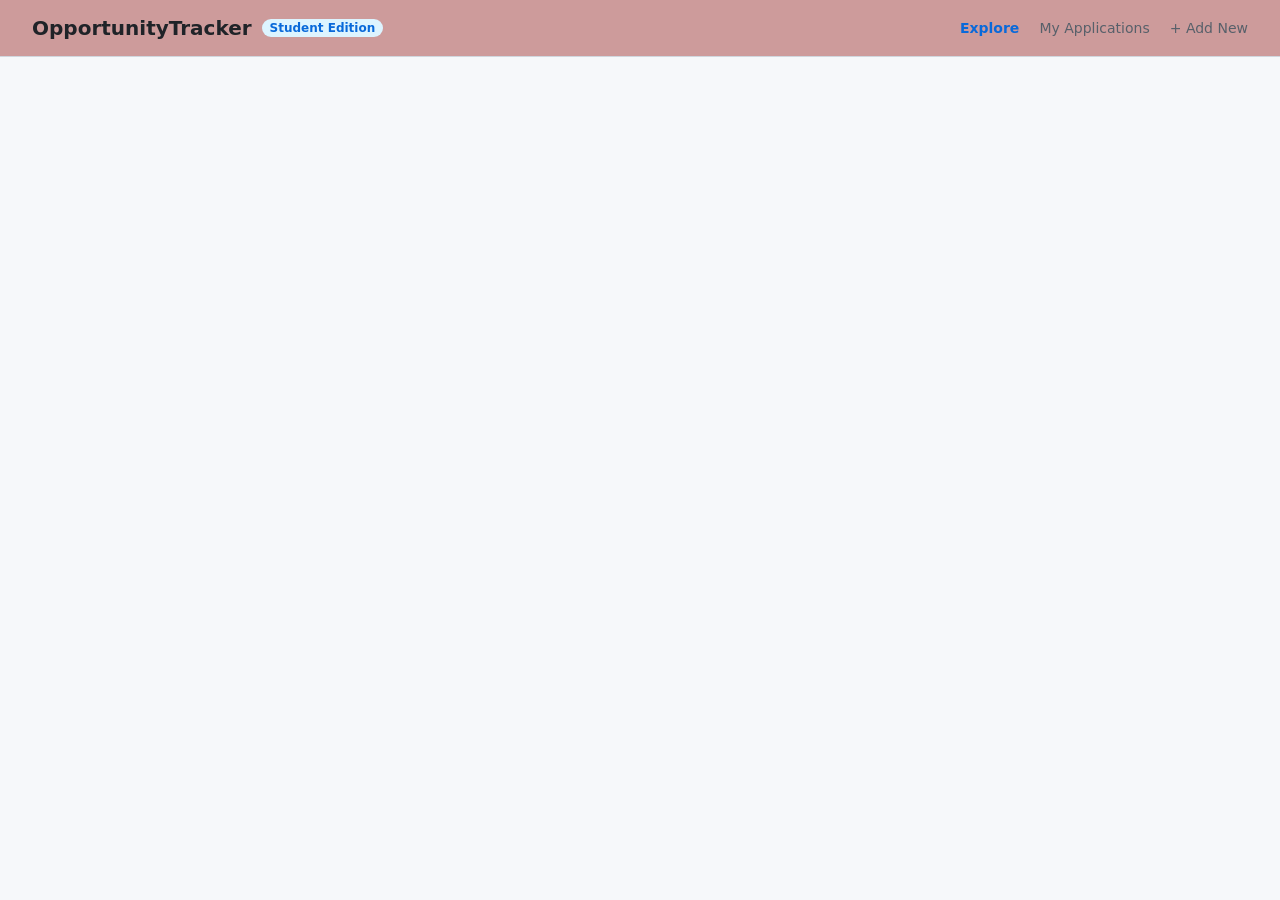
==== projects/student-opportunity-tracker/frontend/index.html @ e3ebae1f "added the HTML - CSS for the student oppurtunity tracker" ====
<!DOCTYPE html>
<html lang="en">
<head>
    <meta charset="UTF-8">
    <meta name="viewport" content="width=device-width, initial-scale=1.0">
    <title>Student Opportunity Tracker</title>
    <link rel="stylesheet" href="styles.css">
</head>
<body>

    <!-- SECTION 1: HEADER & NAVIGATION -->
    <header class="app-header">
        <div class="logo-area">
            <h1>OpportunityTracker</h1>
            <span class="badge">Student Edition</span>
        </div>
        <nav class="main-nav">
            <a href="index.html" class="nav-link active">Explore</a>
            <a href="tracker.html" class="nav-link">My Applications</a>
            <a href="add-opportunity.html" class="nav-link">+ Add New</a>
        </nav>
    </header>

</body>
</html>
---- projects/student-opportunity-tracker/frontend/styles.css ----
/* Global Reset */
* {
    box-sizing: border-box;
    margin: 0;
    padding: 0;
    font-family: system-ui, -apple-system, sans-serif;
}

body {
    background-color: #f6f8fa;
    color: #24292f;
}

/* Header Flexbox Layout */
.app-header {
    display: flex;
    justify-content: space-between;
    align-items: center;
    padding: 16px 32px;
    background-color: #cd9b9b;
    border-bottom: 1px solid #d0d7de;
}

/* Logo Alignment */
.logo-area {
    display: flex;
    align-items: center;
    gap: 10px;
}

.logo-area h1 {
    font-size: 20px;
    color: #1f2328;
}

.badge {
    background-color: #ddf4ff;
    color: #0969da;
    padding: 2px 8px;
    font-size: 12px;
    border-radius: 12px;
    font-weight: 600;
}

/* Navigation Links Flexbox */
.main-nav {
    display: flex;
    gap: 20px;
}

.nav-link {
    text-decoration: none;
    color: #57606a;
    font-weight: 500;
    font-size: 14px;
}

.nav-link.active, 
.nav-link:hover {
    color: #0969da;
    font-weight: 600;
}
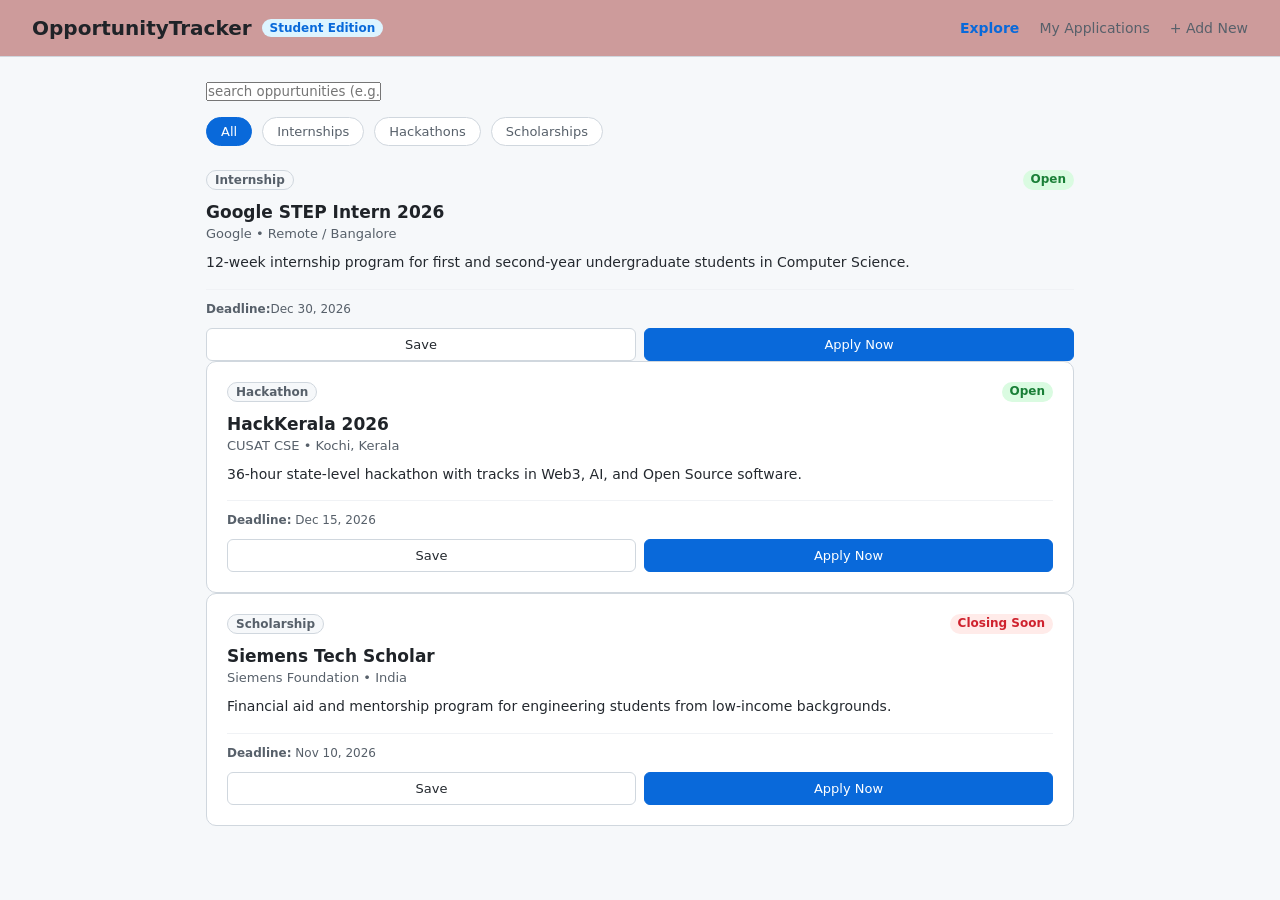
==== commit b67b0550: "added oppurtunity grid cards and it styling" ====
--- a/projects/student-opportunity-tracker/frontend/index.html
+++ b/projects/student-opportunity-tracker/frontend/index.html
@@ -20,6 +20,72 @@
             <a href="add-opportunity.html" class="nav-link">+ Add New</a>
         </nav>
     </header>
-
-</body>
-</html>+   <!-- SECTION 2: SEARCH AND CATEGORY FILTERS--> 
+    <section class = "controls-section">
+        <div class = "search-box">
+            <input
+            type = "text"
+            id = "search-input"
+            placeholder = "search oppurtunities (e.g. Google , Hackathon , java)..."
+            />
+            </div>
+            <div class = "filter-chips">
+                <button class = "chip active">All</button>
+                <button class = "chip">Internships</button>
+                <button class = "chip">Hackathons</button>
+                <button class = "chip">Scholarships</button>
+                </div>
+        </section>
+        <!-- SECTION 3: OPPURTUNITY CARDS GRID-->
+         <main class="main-content">
+            <div class = "class-grid">
+                <article class = "oppurtunity-card">
+                    <div class = "card-header">
+                        <span class = "badge category-badge">Internship</span>
+                        <span class = "badge status-badge open">Open</span>
+                        </div>
+                        <h3 class = "card-title">Google STEP Intern 2026</h3>
+                        <p class = "company">Google • Remote / Bangalore</p>
+                        <p class="description">12-week internship program for first and second-year undergraduate students in Computer Science.</p>
+                        <div class = "card-footer">
+                            <span class = "deadline"><strong>Deadline:</strong>Dec 30, 2026</span>
+                            <div class = "card-actions">
+                                <button class ="btn btn-secondary">Save</button>
+                                <button class = "btn btn-primary">Apply Now</button>
+                                </div>
+                                </div>
+                </article>
+                <article class="opportunity-card">
+                <div class="card-header">
+                    <span class="badge category-badge">Hackathon</span>
+                    <span class="badge status-badge open">Open</span>
+                </div>
+                <h3 class="card-title">HackKerala 2026</h3>
+                <p class="company">CUSAT CSE • Kochi, Kerala</p>
+                <p class="description">36-hour state-level hackathon with tracks in Web3, AI, and Open Source software.</p>
+                <div class="card-footer">
+                    <span class="deadline"><strong>Deadline:</strong> Dec 15, 2026</span>
+                    <div class="card-actions">
+                        <button class="btn btn-secondary">Save</button>
+                        <button class="btn btn-primary">Apply Now</button>
+                    </div>
+                </div>
+            </article>
+            <article class="opportunity-card">
+                <div class="card-header">
+                    <span class="badge category-badge">Scholarship</span>
+                    <span class="badge status-badge closed">Closing Soon</span>
+                </div>
+                <h3 class="card-title">Siemens Tech Scholar</h3>
+                <p class="company">Siemens Foundation • India</p>
+                <p class="description">Financial aid and mentorship program for engineering students from low-income backgrounds.</p>
+                <div class="card-footer">
+                    <span class="deadline"><strong>Deadline:</strong> Nov 10, 2026</span>
+                    <div class="card-actions">
+                        <button class="btn btn-secondary">Save</button>
+                        <button class="btn btn-primary">Apply Now</button>
+                    </div>
+                </div>
+            </article>
+            </div>
+</main>
--- a/projects/student-opportunity-tracker/frontend/styles.css
+++ b/projects/student-opportunity-tracker/frontend/styles.css
@@ -59,4 +59,165 @@
 .nav-link:hover {
     color: #0969da;
     font-weight: 600;
+}
+.controls-section{
+    max-width : 900px;
+    margin: 24px auto;
+    padding: 0 16px;
+    display: flex;
+    flex-direction: column;
+    gap: 16px;
+}
+
+.search-box input:focus {
+    border-color:#0969da;
+    box-shadow:0 0 0 3px rgba(9 , 105 , 218 , 0.15);
+
+}
+.filter-chips{
+    display: flex;
+    gap: 10px;
+    flex-wrap: wrap;
+}
+.chip {
+    padding: 6px 14px;
+    border:1px solid #d0d7de;
+    border-radius: 20px;
+    background-color: #ffffff;
+    color:#57606a;
+    font-size: 13px;
+    font-weight:500;
+    cursor:pointer;
+    transition:all 0.2 ease;
+}
+.chip:hover{
+    background-color:#f3f4f6;
+    color:#1f2328;
+}
+.chip.active {
+    background-color: #0969da;
+    color: #ffffff;
+    border-color: #0969da;
+}
+/* Main Layout Container */
+.main-content {
+    max-width: 900px;
+    margin: 0 auto 40px auto;
+    padding: 0 16px;
+}
+
+/* CSS Grid for Cards */
+.card-grid {
+    display: grid;
+    grid-template-columns: repeat(auto-fill, minmax(260px, 1fr));
+    gap: 20px;
+}
+
+/* Opportunity Card Structure */
+.opportunity-card {
+    background-color: #ffffff;
+    border: 1px solid #d0d7de;
+    border-radius: 10px;
+    padding: 20px;
+    display: flex;
+    flex-direction: column;
+    justify-content: space-between;
+    transition: transform 0.2s ease, box-shadow 0.2s ease;
+}
+
+.opportunity-card:hover {
+    transform: translateY(-2px);
+    box-shadow: 0 4px 12px rgba(0, 0, 0, 0.08);
+}
+
+/* Badges & Titles */
+.card-header {
+    display: flex;
+    justify-content: space-between;
+    margin-bottom: 12px;
+}
+
+.category-badge {
+    background-color: #f6f8fa;
+    color: #57606a;
+    border: 1px solid #d0d7de;
+}
+
+.status-badge.open {
+    background-color: #dafbe1;
+    color: #1a7f37;
+}
+
+.status-badge.closed {
+    background-color: #ffebe9;
+    color: #cf222e;
+}
+
+.card-title {
+    font-size: 17px;
+    font-weight: 600;
+    color: #1f2328;
+    margin-bottom: 4px;
+}
+
+.company {
+    font-size: 13px;
+    color: #57606a;
+    margin-bottom: 12px;
+}
+
+.description {
+    font-size: 14px;
+    color: #24292f;
+    line-height: 1.4;
+    margin-bottom: 16px;
+}
+
+/* Footer & Buttons */
+.card-footer {
+    display: flex;
+    flex-direction: column;
+    gap: 12px;
+    border-top: 1px solid #f0f2f5;
+    padding-top: 12px;
+}
+
+.deadline {
+    font-size: 12px;
+    color: #57606a;
+}
+
+.card-actions {
+    display: flex;
+    gap: 8px;
+}
+
+.btn {
+    flex: 1;
+    padding: 8px 12px;
+    border-radius: 6px;
+    font-size: 13px;
+    font-weight: 500;
+    cursor: pointer;
+    text-align: center;
+}
+
+.btn-primary {
+    background-color: #0969da;
+    color: #ffffff;
+    border: 1px solid #0969da;
+}
+
+.btn-primary:hover {
+    background-color: #0451a5;
+}
+
+.btn-secondary {
+    background-color: #ffffff;
+    color: #24292f;
+    border: 1px solid #d0d7de;
+}
+
+.btn-secondary:hover {
+    background-color: #f3f4f6;
 }
